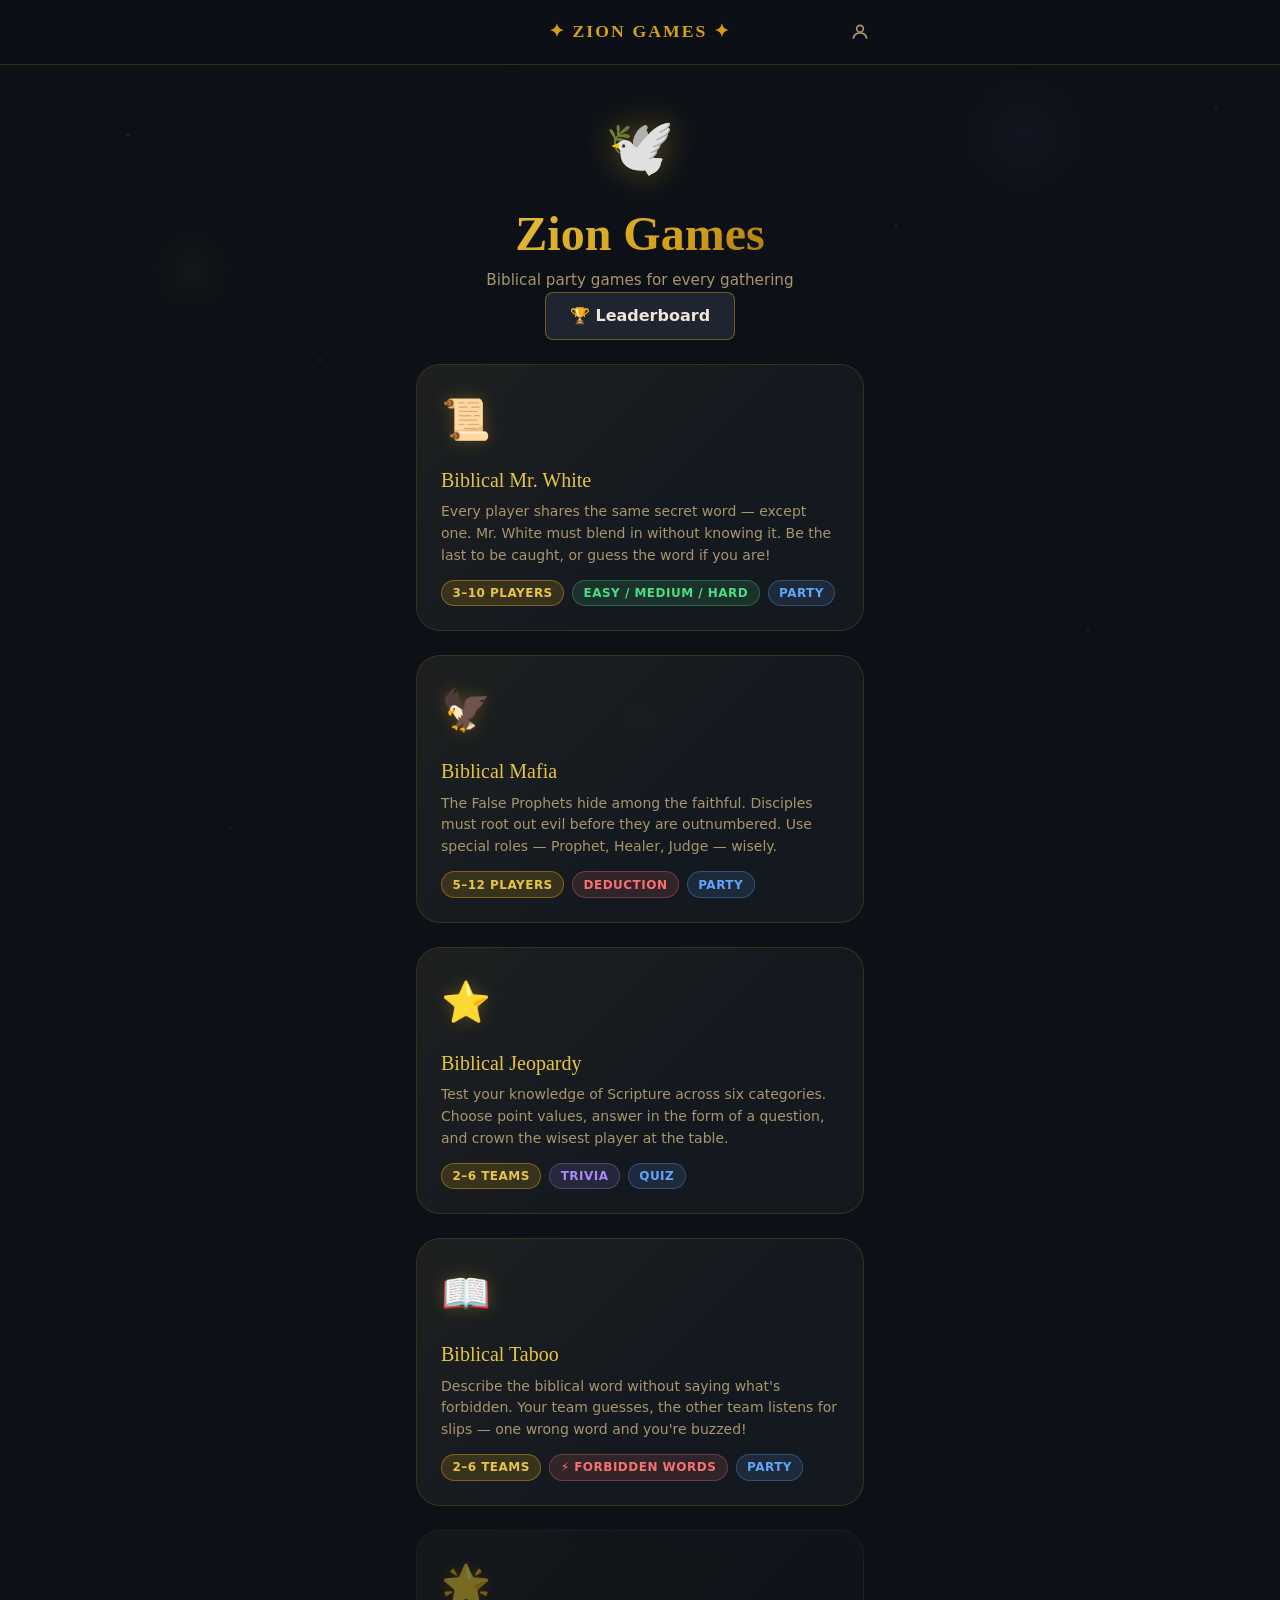
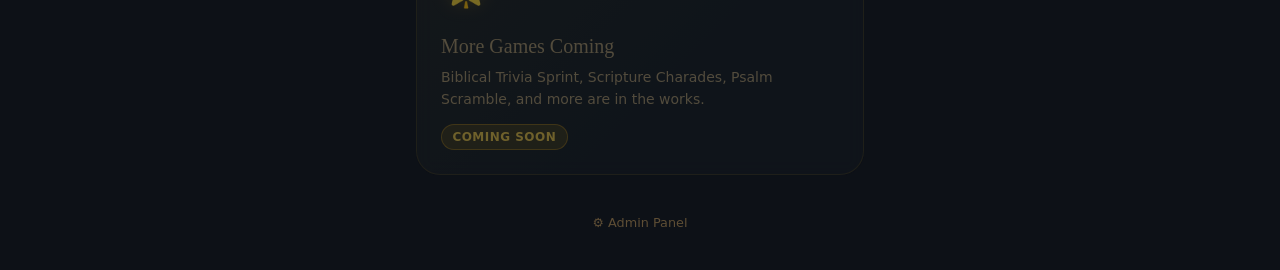
==== index.html @ 8a614bb9 "Initial commit — Zion Games PWA" ====
<!DOCTYPE html>
<html lang="en">
<head>
  <meta charset="UTF-8"/>
  <meta name="viewport" content="width=device-width, initial-scale=1, viewport-fit=cover"/>
  <meta name="theme-color" content="#d4a017"/>
  <meta name="apple-mobile-web-app-capable" content="yes"/>
  <meta name="apple-mobile-web-app-status-bar-style" content="black-translucent"/>
  <meta name="apple-mobile-web-app-title" content="Zion Games"/>
  <meta name="description" content="Biblical party games for groups — Mr. White, Mafia, Jeopardy, and more."/>
  <title>Zion Games</title>
  <link rel="manifest" href="/manifest.json"/>
  <link rel="apple-touch-icon" href="/icons/icon-192.svg"/>
  <link rel="stylesheet" href="/css/styles.css"/>
</head>
<body>
  <!-- Header -->
  <header class="app-header">
    <div class="app-header-inner">
      <div style="width:40px"></div>
      <h1 class="header-title" style="font-size:1.1rem;letter-spacing:0.12em;text-transform:uppercase;">✦ Zion Games ✦</h1>
      <button class="header-action" onclick="navigateTo('/admin/index.html')" title="Admin">
        <svg width="20" height="20" fill="none" stroke="currentColor" stroke-width="2" viewBox="0 0 24 24">
          <circle cx="12" cy="8" r="4"/><path d="M4 20c0-4 3.6-7 8-7s8 3 8 7"/>
        </svg>
      </button>
    </div>
  </header>

  <!-- Hero -->
  <main class="page" style="padding-bottom:2rem;">
    <div class="container">
      <div class="hero stagger">
        <span class="hero-icon" aria-hidden="true">🕊️</span>
        <h1 class="hero-title">Zion Games</h1>
        <p class="hero-sub">Biblical party games for every gathering</p>
        <button onclick="navigateTo('/scoreboard.html')"
          class="btn btn-secondary mt-3"
          style="margin:0 auto;display:inline-flex;gap:0.5rem;align-items:center;">
          🏆 Leaderboard
        </button>
      </div>

      <!-- Games Grid -->
      <div class="flex flex-col gap-3 stagger" id="gamesGrid">

        <!-- Mr. White -->
        <a class="game-card" href="/games/mr-white.html">
          <span class="game-card-icon">📜</span>
          <div class="game-card-title">Biblical Mr. White</div>
          <p class="game-card-desc">
            Every player shares the same secret word — except one. Mr. White must blend in without knowing it. Be the last to be caught, or guess the word if you are!
          </p>
          <div class="game-card-meta">
            <span class="badge badge-gold">3–10 Players</span>
            <span class="badge badge-green">Easy / Medium / Hard</span>
            <span class="badge badge-blue">Party</span>
          </div>
        </a>

        <!-- Mafia -->
        <a class="game-card" href="/games/mafia.html">
          <span class="game-card-icon">🦅</span>
          <div class="game-card-title">Biblical Mafia</div>
          <p class="game-card-desc">
            The False Prophets hide among the faithful. Disciples must root out evil before they are outnumbered. Use special roles — Prophet, Healer, Judge — wisely.
          </p>
          <div class="game-card-meta">
            <span class="badge badge-gold">5–12 Players</span>
            <span class="badge badge-red">Deduction</span>
            <span class="badge badge-blue">Party</span>
          </div>
        </a>

        <!-- Jeopardy -->
        <a class="game-card" href="/games/jeopardy.html">
          <span class="game-card-icon">⭐</span>
          <div class="game-card-title">Biblical Jeopardy</div>
          <p class="game-card-desc">
            Test your knowledge of Scripture across six categories. Choose point values, answer in the form of a question, and crown the wisest player at the table.
          </p>
          <div class="game-card-meta">
            <span class="badge badge-gold">2–6 Teams</span>
            <span class="badge badge-purple">Trivia</span>
            <span class="badge badge-blue">Quiz</span>
          </div>
        </a>

        <!-- Taboo -->
        <a class="game-card" href="/games/taboo.html">
          <span class="game-card-icon">📖</span>
          <div class="game-card-title">Biblical Taboo</div>
          <p class="game-card-desc">
            Describe the biblical word without saying what's forbidden. Your team guesses, the other team listens for slips — one wrong word and you're buzzed!
          </p>
          <div class="game-card-meta">
            <span class="badge badge-gold">2–6 Teams</span>
            <span class="badge badge-red">⚡ Forbidden Words</span>
            <span class="badge badge-blue">Party</span>
          </div>
        </a>

        <!-- Coming Soon Placeholder -->
        <div class="game-card" style="opacity:0.45;pointer-events:none;cursor:default;">
          <span class="game-card-icon">🌟</span>
          <div class="game-card-title" style="color:var(--text2);">More Games Coming</div>
          <p class="game-card-desc">Biblical Trivia Sprint, Scripture Charades, Psalm Scramble, and more are in the works.</p>
          <div class="game-card-meta">
            <span class="badge badge-gold">Coming Soon</span>
          </div>
        </div>

      </div>

      <!-- Admin link -->
      <div class="text-center mt-4" style="color:var(--text3);font-size:0.8rem;">
        <button onclick="navigateTo('/admin/index.html')" style="background:none;border:none;color:var(--text3);font-size:0.8rem;cursor:pointer;padding:0.5rem;">
          ⚙️ Admin Panel
        </button>
      </div>
    </div>
  </main>

  <script src="/js/app.js"></script>
</body>
</html>
---- css/styles.css ----
/* ─── Design Tokens ─────────────────────────────────────── */
:root {
  --bg: #0d1117;
  --bg2: #161b22;
  --bg3: #1e2430;
  --card: rgba(22, 27, 34, 0.9);
  --gold: #d4a017;
  --gold2: #e8c547;
  --gold-dim: rgba(212, 160, 23, 0.18);
  --gold-glow: rgba(212, 160, 23, 0.35);
  --text: #f0e6d3;
  --text2: #a8956e;
  --text3: #5e4e35;
  --green: #4ade80;
  --red: #f87171;
  --blue: #60a5fa;
  --purple: #a78bfa;
  --border: rgba(212,160,23,0.18);
  --border2: rgba(212,160,23,0.45);
  --r: 16px;
  --r-sm: 8px;
  --r-lg: 24px;
  --shadow: 0 8px 32px rgba(0,0,0,0.5);
  --shadow-gold: 0 0 24px rgba(212,160,23,0.3);
  --trans: 0.28s cubic-bezier(0.4,0,0.2,1);
  --font-h: 'Georgia', 'Times New Roman', serif;
  --font-b: system-ui, -apple-system, 'Segoe UI', sans-serif;
  --safe-top: env(safe-area-inset-top, 0px);
  --safe-bot: env(safe-area-inset-bottom, 0px);
}

/* ─── Reset ────────────────────────────────────────────── */
*, *::before, *::after { margin:0; padding:0; box-sizing:border-box; -webkit-tap-highlight-color:transparent; }
html { font-size:16px; scroll-behavior:smooth; height:100%; }
body {
  background: var(--bg);
  color: var(--text);
  font-family: var(--font-b);
  min-height: 100%;
  overflow-x: hidden;
  line-height: 1.5;
  -webkit-font-smoothing: antialiased;
}
a { color: inherit; text-decoration: none; }
button { font-family: inherit; cursor: pointer; border: none; background: none; }
input, textarea, select { font-family: inherit; }
img, svg { display: block; max-width: 100%; }

/* ─── Starfield BG ─────────────────────────────────────── */
body::before {
  content: '';
  position: fixed;
  inset: 0;
  background-image:
    radial-gradient(1px 1px at 10% 15%, rgba(212,160,23,0.5) 0%, transparent 100%),
    radial-gradient(1px 1px at 25% 40%, rgba(240,230,211,0.4) 0%, transparent 100%),
    radial-gradient(1px 1px at 40% 8%,  rgba(212,160,23,0.3) 0%, transparent 100%),
    radial-gradient(1px 1px at 55% 55%, rgba(240,230,211,0.3) 0%, transparent 100%),
    radial-gradient(1px 1px at 70% 25%, rgba(212,160,23,0.4) 0%, transparent 100%),
    radial-gradient(1px 1px at 85% 70%, rgba(240,230,211,0.3) 0%, transparent 100%),
    radial-gradient(1px 1px at 95% 12%, rgba(212,160,23,0.4) 0%, transparent 100%),
    radial-gradient(1px 1px at 5%  80%, rgba(240,230,211,0.25) 0%,transparent 100%),
    radial-gradient(1px 1px at 60% 90%, rgba(212,160,23,0.3) 0%, transparent 100%),
    radial-gradient(1px 1px at 30% 65%, rgba(240,230,211,0.2) 0%, transparent 100%),
    radial-gradient(1px 1px at 75% 45%, rgba(212,160,23,0.25) 0%,transparent 100%),
    radial-gradient(1px 1px at 18% 92%, rgba(240,230,211,0.3) 0%, transparent 100%),
    radial-gradient(80px 80px at 15% 30%, rgba(212,160,23,0.04) 0%, transparent 60%),
    radial-gradient(120px 120px at 80% 15%, rgba(167,139,250,0.04) 0%, transparent 60%),
    radial-gradient(100px 100px at 50% 80%, rgba(212,160,23,0.03) 0%, transparent 60%);
  pointer-events: none;
  z-index: 0;
  animation: twinkle 8s ease-in-out infinite alternate;
}
@keyframes twinkle {
  0%   { opacity: 0.6; }
  50%  { opacity: 1; }
  100% { opacity: 0.7; }
}

/* ─── Typography ───────────────────────────────────────── */
h1,h2,h3,h4 { font-family: var(--font-h); line-height: 1.2; }
h1 { font-size: clamp(1.8rem, 6vw, 2.8rem); }
h2 { font-size: clamp(1.3rem, 4.5vw, 1.9rem); }
h3 { font-size: clamp(1.1rem, 3.5vw, 1.4rem); }
h4 { font-size: 1rem; }
.text-gold    { color: var(--gold); }
.text-gold2   { color: var(--gold2); }
.text-muted   { color: var(--text2); }
.text-center  { text-align: center; }
.text-sm      { font-size: 0.85rem; }
.text-lg      { font-size: 1.15rem; }
.text-xl      { font-size: 1.4rem; }
.font-serif   { font-family: var(--font-h); }
.font-bold    { font-weight: 700; }

/* ─── Layout ────────────────────────────────────────────── */
.container   { max-width: 480px; margin: 0 auto; padding: 0 1rem; position: relative; z-index: 1; }
.page        { min-height: 100vh; display: flex; flex-direction: column; position: relative; z-index: 1; }
.flex        { display: flex; }
.flex-col    { flex-direction: column; }
.items-center{ align-items: center; }
.justify-center { justify-content: center; }
.justify-between { justify-content: space-between; }
.gap-1 { gap: 0.5rem; }
.gap-2 { gap: 1rem; }
.gap-3 { gap: 1.5rem; }
.gap-4 { gap: 2rem; }
.wrap { flex-wrap: wrap; }
.grow { flex: 1; }
.mt-1 { margin-top: 0.5rem; }
.mt-2 { margin-top: 1rem; }
.mt-3 { margin-top: 1.5rem; }
.mt-4 { margin-top: 2rem; }
.mb-1 { margin-bottom: 0.5rem; }
.mb-2 { margin-bottom: 1rem; }
.mb-3 { margin-bottom: 1.5rem; }
.mb-4 { margin-bottom: 2rem; }
.px-1 { padding-left: 0.5rem; padding-right: 0.5rem; }
.py-1 { padding-top: 0.5rem; padding-bottom: 0.5rem; }
.p-2  { padding: 1rem; }
.p-3  { padding: 1.5rem; }
.w-full { width: 100%; }

/* ─── Cards ──────────────────────────────────────────────── */
.card {
  background: var(--card);
  border: 1px solid var(--border);
  border-radius: var(--r);
  backdrop-filter: blur(12px);
  -webkit-backdrop-filter: blur(12px);
  padding: 1.25rem;
  position: relative;
  overflow: hidden;
}
.card::before {
  content: '';
  position: absolute;
  inset: 0;
  background: linear-gradient(135deg, rgba(212,160,23,0.06) 0%, transparent 60%);
  pointer-events: none;
}
.card-glow { box-shadow: var(--shadow-gold); border-color: var(--border2); }
.card-elevated { box-shadow: var(--shadow); }

/* ─── Buttons ────────────────────────────────────────────── */
.btn {
  display: inline-flex;
  align-items: center;
  justify-content: center;
  gap: 0.5rem;
  padding: 0.85rem 1.5rem;
  border-radius: var(--r-sm);
  font-size: 1rem;
  font-weight: 600;
  min-height: 48px;
  transition: var(--trans);
  position: relative;
  overflow: hidden;
  cursor: pointer;
  border: none;
  white-space: nowrap;
}
.btn::after {
  content: '';
  position: absolute;
  inset: 0;
  background: white;
  opacity: 0;
  transition: opacity 0.15s;
}
.btn:active::after { opacity: 0.1; }
.btn:active { transform: scale(0.97); }

.btn-primary {
  background: linear-gradient(135deg, var(--gold) 0%, #b8880d 100%);
  color: #0d1117;
  box-shadow: 0 4px 16px rgba(212,160,23,0.35);
}
.btn-primary:hover { box-shadow: 0 6px 24px rgba(212,160,23,0.5); filter: brightness(1.08); }

.btn-secondary {
  background: var(--bg3);
  color: var(--text);
  border: 1px solid var(--border2);
}
.btn-secondary:hover { background: var(--gold-dim); border-color: var(--gold); }

.btn-ghost {
  background: transparent;
  color: var(--text2);
  border: 1px solid var(--border);
}
.btn-ghost:hover { color: var(--text); border-color: var(--border2); background: var(--gold-dim); }

.btn-danger {
  background: rgba(248,113,113,0.15);
  color: var(--red);
  border: 1px solid rgba(248,113,113,0.3);
}
.btn-danger:hover { background: rgba(248,113,113,0.25); }

.btn-success {
  background: rgba(74,222,128,0.15);
  color: var(--green);
  border: 1px solid rgba(74,222,128,0.3);
}
.btn-success:hover { background: rgba(74,222,128,0.25); }

.btn-sm { padding: 0.55rem 1rem; font-size: 0.875rem; min-height: 36px; }
.btn-lg { padding: 1rem 2rem; font-size: 1.1rem; min-height: 56px; border-radius: var(--r); }
.btn-icon { width: 48px; height: 48px; padding: 0; border-radius: 50%; }
.btn-full { width: 100%; }
.btn:disabled { opacity: 0.4; cursor: not-allowed; transform: none !important; }

/* ─── Inputs ─────────────────────────────────────────────── */
.input {
  width: 100%;
  padding: 0.85rem 1rem;
  background: var(--bg3);
  border: 1px solid var(--border);
  border-radius: var(--r-sm);
  color: var(--text);
  font-size: 1rem;
  transition: var(--trans);
  outline: none;
  min-height: 48px;
}
.input:focus { border-color: var(--gold); box-shadow: 0 0 0 3px var(--gold-dim); }
.input::placeholder { color: var(--text3); }
.input-label { display: block; font-size: 0.8rem; color: var(--text2); margin-bottom: 0.35rem; font-weight: 600; letter-spacing: 0.05em; text-transform: uppercase; }
.input-group { display: flex; flex-direction: column; gap: 0.35rem; }

textarea.input { resize: vertical; min-height: 100px; }
select.input { cursor: pointer; }

/* ─── Header ─────────────────────────────────────────────── */
.app-header {
  position: sticky;
  top: 0;
  z-index: 100;
  background: rgba(13,17,23,0.85);
  backdrop-filter: blur(16px);
  -webkit-backdrop-filter: blur(16px);
  border-bottom: 1px solid var(--border);
  padding: calc(var(--safe-top) + 0.75rem) 1rem 0.75rem;
}
.app-header-inner {
  max-width: 480px;
  margin: 0 auto;
  display: flex;
  align-items: center;
  gap: 0.75rem;
}
.header-title {
  font-family: var(--font-h);
  font-size: 1.25rem;
  color: var(--gold);
  flex: 1;
  text-align: center;
}
.back-btn {
  width: 40px; height: 40px;
  display: flex; align-items: center; justify-content: center;
  border-radius: 50%;
  color: var(--text2);
  transition: var(--trans);
  flex-shrink: 0;
}
.back-btn:hover { background: var(--gold-dim); color: var(--gold); }
.header-action {
  width: 40px; height: 40px;
  display: flex; align-items: center; justify-content: center;
  border-radius: 50%;
  color: var(--text2);
  transition: var(--trans);
  flex-shrink: 0;
}
.header-action:hover { background: var(--gold-dim); color: var(--gold); }

/* ─── Badge ──────────────────────────────────────────────── */
.badge {
  display: inline-flex;
  align-items: center;
  padding: 0.2rem 0.65rem;
  border-radius: 99px;
  font-size: 0.75rem;
  font-weight: 700;
  letter-spacing: 0.04em;
  text-transform: uppercase;
}
.badge-gold    { background: var(--gold-dim); color: var(--gold2); border: 1px solid var(--border2); }
.badge-green   { background: rgba(74,222,128,0.12); color: var(--green); border: 1px solid rgba(74,222,128,0.3); }
.badge-red     { background: rgba(248,113,113,0.12); color: var(--red); border: 1px solid rgba(248,113,113,0.3); }
.badge-blue    { background: rgba(96,165,250,0.12); color: var(--blue); border: 1px solid rgba(96,165,250,0.3); }
.badge-purple  { background: rgba(167,139,250,0.12); color: var(--purple); border: 1px solid rgba(167,139,250,0.3); }

/* ─── Divider ────────────────────────────────────────────── */
.divider {
  display: flex;
  align-items: center;
  gap: 0.75rem;
  color: var(--text3);
  font-size: 0.8rem;
}
.divider::before, .divider::after {
  content: '';
  flex: 1;
  height: 1px;
  background: var(--border);
}

/* ─── Modal / Overlay ────────────────────────────────────── */
.overlay {
  position: fixed;
  inset: 0;
  background: rgba(0,0,0,0.7);
  backdrop-filter: blur(4px);
  z-index: 200;
  display: flex;
  align-items: flex-end;
  justify-content: center;
  animation: fadeIn 0.2s ease;
}
.overlay.center { align-items: center; }
.modal {
  background: var(--bg2);
  border: 1px solid var(--border);
  border-radius: var(--r-lg) var(--r-lg) 0 0;
  padding: 1.5rem 1.25rem calc(1.5rem + var(--safe-bot));
  width: 100%;
  max-width: 480px;
  animation: slideUp 0.3s cubic-bezier(0.4,0,0.2,1);
  position: relative;
  max-height: 90vh;
  overflow-y: auto;
}
.modal.center-modal {
  border-radius: var(--r-lg);
  padding: 1.5rem 1.25rem;
  max-height: 85vh;
}
.modal-handle {
  width: 40px; height: 4px;
  background: var(--border2);
  border-radius: 2px;
  margin: 0 auto 1.25rem;
}

/* ─── Toast ──────────────────────────────────────────────── */
.toast-container {
  position: fixed;
  top: calc(var(--safe-top) + 80px);
  left: 50%;
  transform: translateX(-50%);
  z-index: 9999;
  display: flex;
  flex-direction: column;
  align-items: center;
  gap: 0.5rem;
  pointer-events: none;
  width: calc(100% - 2rem);
  max-width: 360px;
}
.toast {
  background: var(--bg3);
  border: 1px solid var(--border2);
  border-radius: var(--r-sm);
  padding: 0.75rem 1rem;
  color: var(--text);
  font-size: 0.9rem;
  text-align: center;
  width: 100%;
  animation: slideDown 0.3s ease, fadeOut 0.3s ease 2.5s forwards;
  box-shadow: var(--shadow);
}
.toast.success { border-color: rgba(74,222,128,0.4); color: var(--green); }
.toast.error   { border-color: rgba(248,113,113,0.4); color: var(--red); }

/* ─── Player Chip ────────────────────────────────────────── */
.player-chip {
  display: flex;
  align-items: center;
  gap: 0.6rem;
  padding: 0.6rem 0.85rem;
  background: var(--bg3);
  border: 1px solid var(--border);
  border-radius: var(--r-sm);
  transition: var(--trans);
}
.player-chip.active { border-color: var(--gold); background: var(--gold-dim); }
.player-chip.eliminated { opacity: 0.4; }
.avatar {
  width: 36px; height: 36px;
  border-radius: 50%;
  background: linear-gradient(135deg, var(--gold) 0%, #8b5e0a 100%);
  display: flex; align-items: center; justify-content: center;
  font-size: 0.85rem; font-weight: 700;
  color: #0d1117;
  flex-shrink: 0;
}
.avatar-sm { width: 28px; height: 28px; font-size: 0.7rem; }
.avatar-lg { width: 52px; height: 52px; font-size: 1.1rem; }

/* ─── Phase Banner ───────────────────────────────────────── */
.phase-banner {
  text-align: center;
  padding: 0.6rem 1.25rem;
  border-radius: var(--r-sm);
  font-size: 0.8rem;
  font-weight: 700;
  letter-spacing: 0.08em;
  text-transform: uppercase;
  border: 1px solid var(--border);
}
.phase-day   { background: rgba(212,160,23,0.12); color: var(--gold2); border-color: var(--border2); }
.phase-night { background: rgba(96,165,250,0.1); color: var(--blue); border-color: rgba(96,165,250,0.3); }
.phase-vote  { background: rgba(248,113,113,0.1); color: var(--red); border-color: rgba(248,113,113,0.3); }

/* ─── Timer ──────────────────────────────────────────────── */
.timer-ring {
  position: relative;
  display: inline-flex;
  align-items: center;
  justify-content: center;
}
.timer-ring svg { transform: rotate(-90deg); }
.timer-ring .timer-text {
  position: absolute;
  font-family: var(--font-h);
  font-size: 1.4rem;
  color: var(--gold);
  font-weight: 700;
}
.timer-ring.urgent .timer-text { color: var(--red); }

/* ─── Flip Card ──────────────────────────────────────────── */
.flip-card {
  perspective: 1000px;
  cursor: pointer;
  -webkit-perspective: 1000px;
}
.flip-inner {
  position: relative;
  transform-style: preserve-3d;
  transition: transform 0.55s cubic-bezier(0.4,0,0.2,1);
  will-change: transform;
}
.flip-card.flipped .flip-inner { transform: rotateY(180deg); }
.flip-front, .flip-back {
  backface-visibility: hidden;
  -webkit-backface-visibility: hidden;
  border-radius: var(--r);
  overflow: hidden;
}
.flip-back { position: absolute; inset: 0; transform: rotateY(180deg); }

/* ─── Shimmer ─────────────────────────────────────────────── */
.shimmer {
  background: linear-gradient(
    90deg,
    transparent 0%,
    rgba(212,160,23,0.15) 50%,
    transparent 100%
  );
  background-size: 200% 100%;
  animation: shimmer 2s infinite;
}
@keyframes shimmer {
  0%   { background-position: -200% 0; }
  100% { background-position:  200% 0; }
}

/* ─── Glow Pulse ─────────────────────────────────────────── */
.glow-pulse { animation: glowPulse 2.5s ease-in-out infinite; }
@keyframes glowPulse {
  0%,100% { box-shadow: 0 0 12px rgba(212,160,23,0.2); }
  50%      { box-shadow: 0 0 32px rgba(212,160,23,0.5); }
}

/* ─── Keyframes ──────────────────────────────────────────── */
@keyframes fadeIn    { from { opacity:0; }            to { opacity:1; } }
@keyframes fadeOut   { from { opacity:1; }            to { opacity:0; } }
@keyframes slideUp   { from { transform:translateY(40px); opacity:0; } to { transform:translateY(0); opacity:1; } }
@keyframes slideDown { from { transform:translateY(-20px); opacity:0; } to { transform:translateY(0); opacity:1; } }
@keyframes slideInR  { from { transform:translateX(60px); opacity:0; } to { transform:translateX(0); opacity:1; } }
@keyframes slideInL  { from { transform:translateX(-60px); opacity:0; } to { transform:translateX(0); opacity:1; } }
@keyframes popIn     { from { transform:scale(0.85); opacity:0; } to { transform:scale(1); opacity:1; } }
@keyframes bounce    { 0%,100% { transform:translateY(0); } 50% { transform:translateY(-8px); } }
@keyframes shake     { 0%,100% { transform:translateX(0); } 25% { transform:translateX(-6px); } 75% { transform:translateX(6px); } }
@keyframes spin      { from { transform:rotate(0deg); } to { transform:rotate(360deg); } }
@keyframes float     { 0%,100% { transform:translateY(0) rotate(-2deg); } 50% { transform:translateY(-10px) rotate(2deg); } }
@keyframes confettiFall {
  from { transform: translateY(-20px) rotate(0deg); opacity: 1; }
  to   { transform: translateY(100vh) rotate(720deg); opacity: 0; }
}

.animate-fade-in  { animation: fadeIn 0.4s ease; }
.animate-slide-up { animation: slideUp 0.4s cubic-bezier(0.4,0,0.2,1); }
.animate-pop-in   { animation: popIn 0.3s cubic-bezier(0.34,1.56,0.64,1); }
.animate-bounce   { animation: bounce 1.8s ease-in-out infinite; }
.animate-float    { animation: float 4s ease-in-out infinite; }
.animate-spin     { animation: spin 1s linear infinite; }

/* ─── Section stagger ────────────────────────────────────── */
.stagger > * { animation: slideUp 0.4s cubic-bezier(0.4,0,0.2,1) backwards; }
.stagger > *:nth-child(1)  { animation-delay: 0.05s; }
.stagger > *:nth-child(2)  { animation-delay: 0.12s; }
.stagger > *:nth-child(3)  { animation-delay: 0.19s; }
.stagger > *:nth-child(4)  { animation-delay: 0.26s; }
.stagger > *:nth-child(5)  { animation-delay: 0.33s; }
.stagger > *:nth-child(6)  { animation-delay: 0.40s; }
.stagger > *:nth-child(7)  { animation-delay: 0.47s; }
.stagger > *:nth-child(8)  { animation-delay: 0.54s; }
.stagger > *:nth-child(9)  { animation-delay: 0.61s; }
.stagger > *:nth-child(10) { animation-delay: 0.68s; }

/* ─── Scrollbar ──────────────────────────────────────────── */
::-webkit-scrollbar { width: 4px; height: 4px; }
::-webkit-scrollbar-track { background: transparent; }
::-webkit-scrollbar-thumb { background: var(--border2); border-radius: 2px; }

/* ─── Utility ────────────────────────────────────────────── */
.hidden   { display: none !important; }
.visible  { display: flex !important; }
.invisible{ visibility: hidden; }
.opacity-0 { opacity: 0; }
.rounded-full { border-radius: 999px; }
.overflow-hidden { overflow: hidden; }
.relative { position: relative; }
.absolute { position: absolute; }
.fixed    { position: fixed; }
.inset-0  { inset: 0; }
.z-10     { z-index: 10; }
.z-50     { z-index: 50; }
.pointer-none { pointer-events: none; }
.select-none  { user-select: none; -webkit-user-select: none; }

/* ─── Confetti ────────────────────────────────────────────── */
.confetti-piece {
  position: fixed;
  width: 8px; height: 8px;
  pointer-events: none;
  z-index: 9999;
  border-radius: 2px;
  animation: confettiFall linear forwards;
}

/* ─── Progress bar ────────────────────────────────────────── */
.progress-bar {
  height: 6px;
  background: var(--bg3);
  border-radius: 3px;
  overflow: hidden;
}
.progress-fill {
  height: 100%;
  background: linear-gradient(90deg, var(--gold), var(--gold2));
  border-radius: 3px;
  transition: width 0.3s ease;
}

/* ─── Tabs ────────────────────────────────────────────────── */
.tabs {
  display: flex;
  background: var(--bg3);
  border-radius: var(--r-sm);
  padding: 3px;
  gap: 3px;
}
.tab {
  flex: 1;
  padding: 0.55rem 0.5rem;
  border-radius: 6px;
  font-size: 0.85rem;
  font-weight: 600;
  color: var(--text2);
  text-align: center;
  transition: var(--trans);
  cursor: pointer;
  border: none;
  background: none;
}
.tab.active {
  background: var(--gold-dim);
  color: var(--gold2);
  border: 1px solid var(--border2);
}

/* ─── Toggle ─────────────────────────────────────────────── */
.toggle {
  position: relative;
  width: 48px; height: 26px;
  flex-shrink: 0;
}
.toggle input { opacity: 0; width: 0; height: 0; }
.toggle-slider {
  position: absolute;
  inset: 0;
  background: var(--bg3);
  border: 1px solid var(--border);
  border-radius: 13px;
  transition: var(--trans);
  cursor: pointer;
}
.toggle-slider::after {
  content: '';
  position: absolute;
  width: 20px; height: 20px;
  left: 2px; top: 2px;
  border-radius: 50%;
  background: var(--text2);
  transition: var(--trans);
}
.toggle input:checked + .toggle-slider { background: var(--gold-dim); border-color: var(--gold); }
.toggle input:checked + .toggle-slider::after { transform: translateX(22px); background: var(--gold); }

/* ─── Jeopardy Grid ──────────────────────────────────────── */
.jeopardy-board {
  display: grid;
  gap: 6px;
  width: 100%;
}
.jeopardy-cell {
  background: var(--bg3);
  border: 1px solid var(--border);
  border-radius: var(--r-sm);
  display: flex;
  align-items: center;
  justify-content: center;
  text-align: center;
  cursor: pointer;
  transition: var(--trans);
  font-family: var(--font-h);
  padding: 0.4rem;
  min-height: 52px;
  position: relative;
  overflow: hidden;
  -webkit-user-select: none;
}
.jeopardy-cell:active { transform: scale(0.96); }
.jeopardy-cell.header {
  background: linear-gradient(135deg, rgba(212,160,23,0.2), rgba(212,160,23,0.08));
  border-color: var(--border2);
  color: var(--gold2);
  font-size: 0.7rem;
  font-weight: 700;
  letter-spacing: 0.03em;
  text-transform: uppercase;
  cursor: default;
  min-height: 44px;
}
.jeopardy-cell.value {
  color: var(--gold2);
  font-size: 1.1rem;
  font-weight: 700;
}
.jeopardy-cell.answered {
  opacity: 0.3;
  cursor: default;
  pointer-events: none;
}
.jeopardy-cell:not(.header):not(.answered):hover {
  border-color: var(--gold);
  background: var(--gold-dim);
  transform: translateY(-1px);
  box-shadow: 0 4px 12px rgba(212,160,23,0.2);
}

/* ─── Role Card ──────────────────────────────────────────── */
.role-card-front {
  background: linear-gradient(145deg, var(--bg3), var(--bg2));
  border: 1px solid var(--border);
  border-radius: var(--r);
  height: 200px;
  display: flex;
  align-items: center;
  justify-content: center;
  flex-direction: column;
  gap: 0.75rem;
}
.role-card-back {
  background: linear-gradient(145deg, var(--bg2), var(--bg3));
  border: 1px solid var(--border2);
  border-radius: var(--r);
  height: 200px;
  display: flex;
  align-items: center;
  justify-content: center;
  flex-direction: column;
  gap: 0.5rem;
  padding: 1.25rem;
  text-align: center;
  box-shadow: var(--shadow-gold);
}

/* ─── Vote button ────────────────────────────────────────── */
.vote-btn {
  display: flex;
  align-items: center;
  gap: 0.75rem;
  width: 100%;
  padding: 0.85rem 1rem;
  background: var(--bg3);
  border: 1px solid var(--border);
  border-radius: var(--r-sm);
  color: var(--text);
  font-size: 1rem;
  cursor: pointer;
  transition: var(--trans);
  position: relative;
  overflow: hidden;
}
.vote-btn:hover   { border-color: var(--border2); background: var(--gold-dim); }
.vote-btn.selected{ border-color: var(--gold); background: var(--gold-dim); box-shadow: 0 0 0 1px var(--gold); }
.vote-btn .vote-count {
  margin-left: auto;
  background: var(--gold-dim);
  color: var(--gold2);
  border: 1px solid var(--border2);
  border-radius: 999px;
  padding: 0.1rem 0.55rem;
  font-size: 0.8rem;
  font-weight: 700;
}

/* ─── Word reveal card ────────────────────────────────────── */
.word-reveal {
  background: linear-gradient(135deg, var(--bg2) 0%, var(--bg3) 100%);
  border: 2px solid var(--gold);
  border-radius: var(--r-lg);
  padding: 2rem;
  text-align: center;
  box-shadow: var(--shadow-gold);
}
.word-text {
  font-family: var(--font-h);
  font-size: clamp(1.6rem, 8vw, 2.8rem);
  color: var(--gold2);
  font-weight: 700;
  letter-spacing: 0.02em;
  text-shadow: 0 0 24px rgba(212,160,23,0.4);
}

/* ─── Difficulty selector ─────────────────────────────────── */
.diff-btn {
  flex: 1;
  padding: 0.85rem 0.5rem;
  border-radius: var(--r-sm);
  border: 1px solid var(--border);
  background: var(--bg3);
  color: var(--text2);
  text-align: center;
  cursor: pointer;
  transition: var(--trans);
  font-size: 0.9rem;
  font-weight: 600;
}
.diff-btn:hover  { border-color: var(--border2); color: var(--text); }
.diff-btn.active { border-color: var(--gold); background: var(--gold-dim); color: var(--gold2); box-shadow: 0 0 12px rgba(212,160,23,0.2); }
.diff-btn.easy   .diff-icon { color: var(--green); }
.diff-btn.medium .diff-icon { color: var(--gold); }
.diff-btn.hard   .diff-icon { color: var(--red); }
.diff-icon { font-size: 1.4rem; margin-bottom: 0.25rem; display: block; }

/* ─── Home hero ───────────────────────────────────────────── */
.hero {
  padding: 2.5rem 1rem 1.5rem;
  text-align: center;
  position: relative;
}
.hero-icon {
  font-size: 3.5rem;
  display: block;
  margin: 0 auto 1rem;
  animation: float 4s ease-in-out infinite;
  filter: drop-shadow(0 0 16px rgba(212,160,23,0.4));
}
.hero-title {
  font-family: var(--font-h);
  font-size: clamp(2rem, 8vw, 3rem);
  background: linear-gradient(135deg, var(--gold2) 0%, var(--gold) 60%, #8b5e0a 100%);
  -webkit-background-clip: text;
  -webkit-text-fill-color: transparent;
  background-clip: text;
  margin-bottom: 0.4rem;
}
.hero-sub {
  color: var(--text2);
  font-size: 0.95rem;
}

/* ─── Game card ───────────────────────────────────────────── */
.game-card {
  background: var(--card);
  border: 1px solid var(--border);
  border-radius: var(--r-lg);
  padding: 1.5rem;
  cursor: pointer;
  transition: var(--trans);
  position: relative;
  overflow: hidden;
  text-decoration: none;
  display: block;
  backdrop-filter: blur(8px);
  -webkit-backdrop-filter: blur(8px);
}
.game-card::before {
  content: '';
  position: absolute;
  inset: 0;
  background: linear-gradient(135deg, rgba(212,160,23,0.05) 0%, transparent 60%);
  pointer-events: none;
}
.game-card:hover {
  border-color: var(--border2);
  transform: translateY(-3px);
  box-shadow: 0 12px 40px rgba(0,0,0,0.4), 0 0 20px rgba(212,160,23,0.1);
}
.game-card:active { transform: scale(0.98); }
.game-card-icon {
  font-size: 2.5rem;
  margin-bottom: 1rem;
  display: block;
  filter: drop-shadow(0 0 8px rgba(212,160,23,0.3));
}
.game-card-title {
  font-family: var(--font-h);
  font-size: 1.25rem;
  color: var(--gold2);
  margin-bottom: 0.4rem;
}
.game-card-desc {
  font-size: 0.875rem;
  color: var(--text2);
  line-height: 1.55;
  margin-bottom: 0.85rem;
}
.game-card-meta {
  display: flex;
  gap: 0.5rem;
  flex-wrap: wrap;
}

/* ─── Safe area padding ────────────────────────────────────── */
.safe-bottom { padding-bottom: calc(1.5rem + var(--safe-bot)); }

/* ─── Loading ─────────────────────────────────────────────── */
.loading-screen {
  position: fixed;
  inset: 0;
  background: var(--bg);
  display: flex;
  flex-direction: column;
  align-items: center;
  justify-content: center;
  gap: 1.5rem;
  z-index: 9000;
  transition: opacity 0.4s ease;
}
.loading-spinner {
  width: 48px; height: 48px;
  border: 3px solid var(--border);
  border-top-color: var(--gold);
  border-radius: 50%;
  animation: spin 0.8s linear infinite;
}

/* ─── Admin specific ──────────────────────────────────────── */
.admin-section {
  background: var(--card);
  border: 1px solid var(--border);
  border-radius: var(--r);
  overflow: hidden;
}
.admin-section-header {
  padding: 1rem 1.25rem;
  background: rgba(212,160,23,0.06);
  border-bottom: 1px solid var(--border);
  display: flex;
  align-items: center;
  justify-content: space-between;
  cursor: pointer;
}
.admin-section-body { padding: 1.25rem; }
.admin-word-tag {
  display: inline-flex;
  align-items: center;
  gap: 0.4rem;
  padding: 0.3rem 0.7rem;
  background: var(--bg3);
  border: 1px solid var(--border);
  border-radius: 999px;
  font-size: 0.82rem;
  color: var(--text2);
  transition: var(--trans);
}
.admin-word-tag:hover { border-color: var(--red); color: var(--red); }
.admin-word-tag .remove { cursor: pointer; font-size: 1rem; line-height: 1; }
.words-container { display: flex; flex-wrap: wrap; gap: 0.4rem; margin-top: 0.75rem; }

/* ─── Score board ─────────────────────────────────────────── */
.score-row {
  display: flex;
  align-items: center;
  justify-content: space-between;
  padding: 0.65rem 0.85rem;
  background: var(--bg3);
  border: 1px solid var(--border);
  border-radius: var(--r-sm);
  transition: var(--trans);
}
.score-row.leader { border-color: var(--border2); background: var(--gold-dim); }
.score-value {
  font-family: var(--font-h);
  font-size: 1.3rem;
  font-weight: 700;
  color: var(--gold2);
}

/* ─── Night overlay ───────────────────────────────────────── */
.night-screen {
  background: linear-gradient(160deg, #030508 0%, #050a14 50%, #060a18 100%);
  border: 1px solid rgba(96,165,250,0.2);
}
.night-screen .phase-banner { animation: glowPulse 3s ease-in-out infinite; }
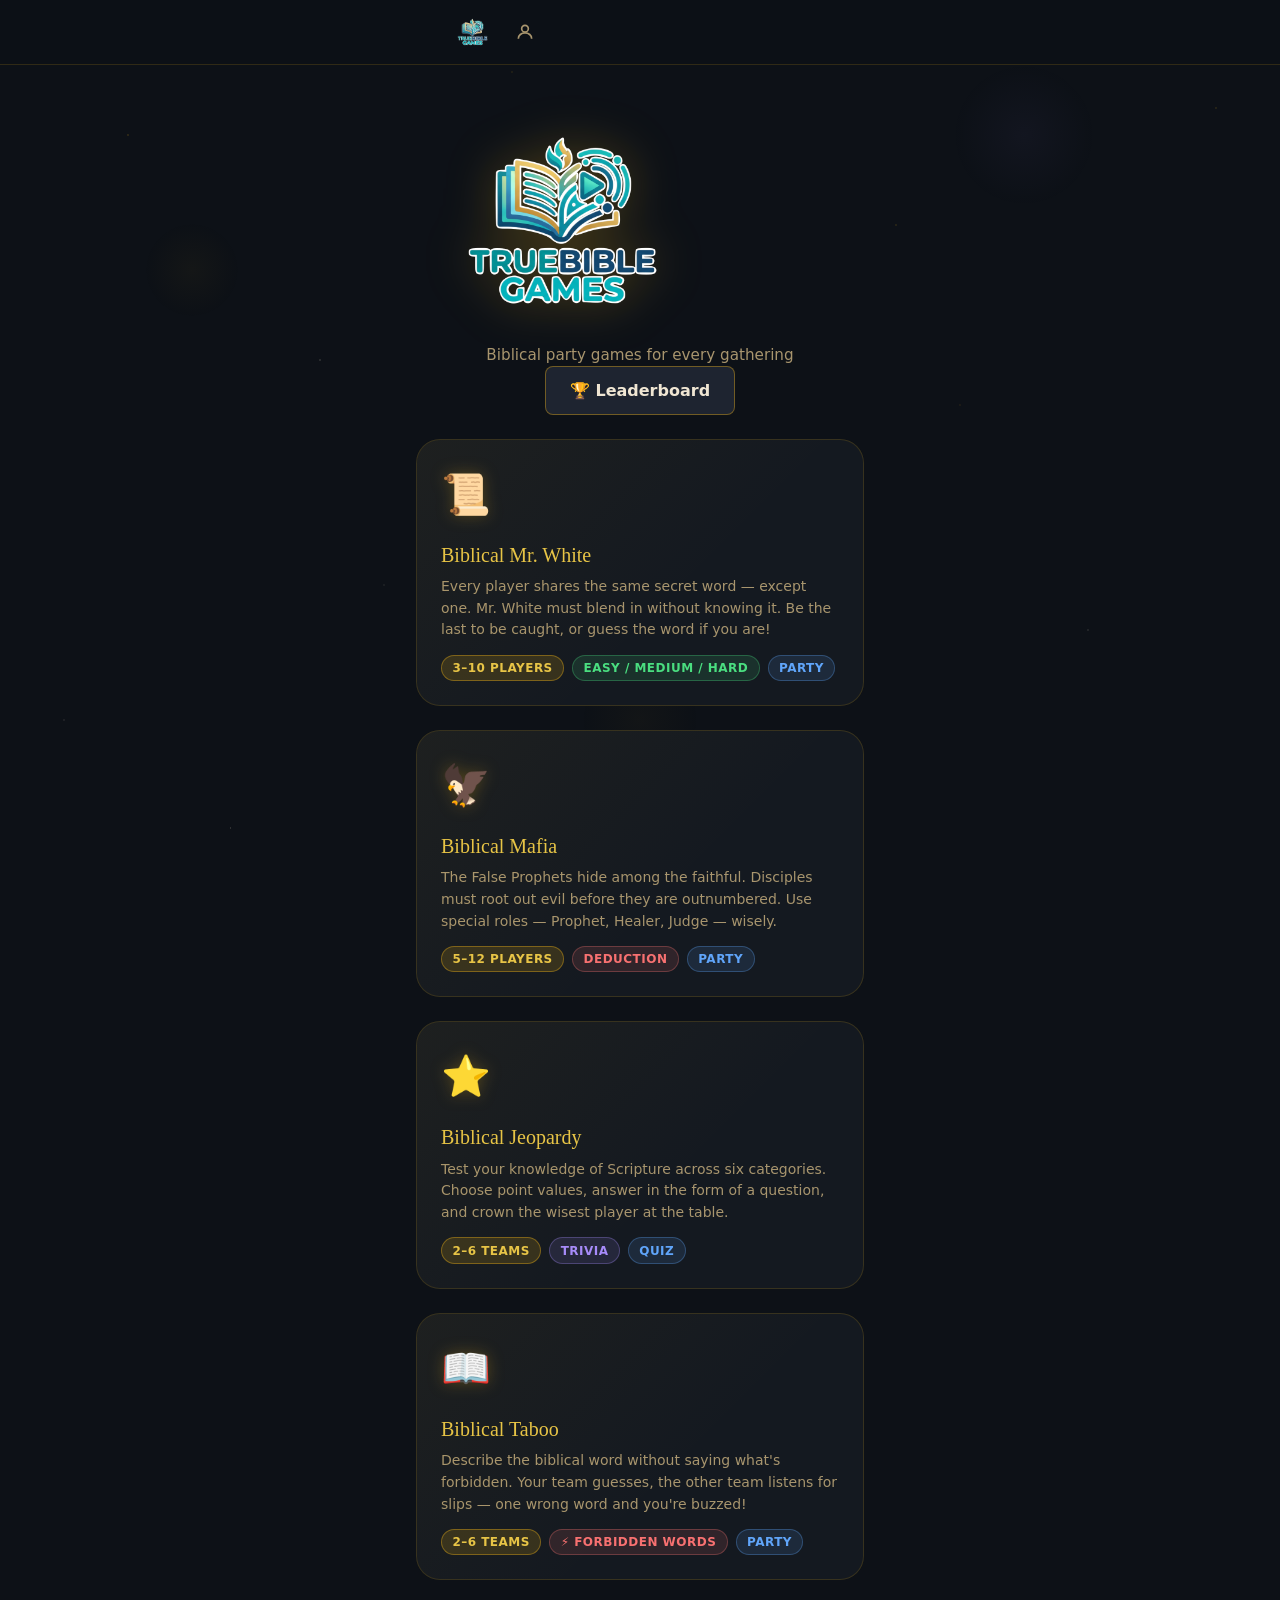
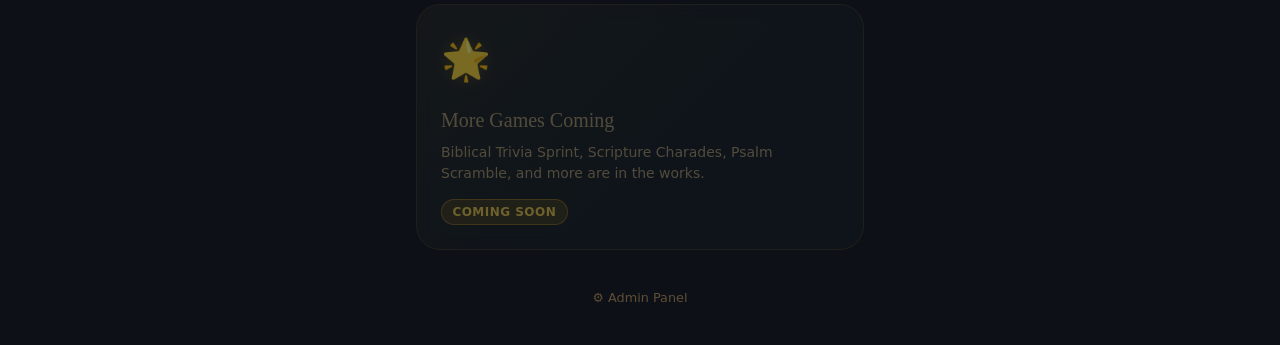
==== commit daa7609f: "Rebrand to True Bible Games, add logo" ====
--- a/index.html
+++ b/index.html
@@ -6,9 +6,9 @@
   <meta name="theme-color" content="#d4a017"/>
   <meta name="apple-mobile-web-app-capable" content="yes"/>
   <meta name="apple-mobile-web-app-status-bar-style" content="black-translucent"/>
-  <meta name="apple-mobile-web-app-title" content="Zion Games"/>
+  <meta name="apple-mobile-web-app-title" content="True Bible Games"/>
   <meta name="description" content="Biblical party games for groups — Mr. White, Mafia, Jeopardy, and more."/>
-  <title>Zion Games</title>
+  <title>True Bible Games</title>
   <link rel="manifest" href="/manifest.json"/>
   <link rel="apple-touch-icon" href="/icons/icon-192.svg"/>
   <link rel="stylesheet" href="/css/styles.css"/>
@@ -18,7 +18,7 @@
   <header class="app-header">
     <div class="app-header-inner">
       <div style="width:40px"></div>
-      <h1 class="header-title" style="font-size:1.1rem;letter-spacing:0.12em;text-transform:uppercase;">✦ Zion Games ✦</h1>
+      <img src="/icons/TBGlogo.png" alt="True Bible Games" style="height:36px;width:auto;object-fit:contain;"/>
       <button class="header-action" onclick="navigateTo('/admin/index.html')" title="Admin">
         <svg width="20" height="20" fill="none" stroke="currentColor" stroke-width="2" viewBox="0 0 24 24">
           <circle cx="12" cy="8" r="4"/><path d="M4 20c0-4 3.6-7 8-7s8 3 8 7"/>
@@ -31,8 +31,7 @@
   <main class="page" style="padding-bottom:2rem;">
     <div class="container">
       <div class="hero stagger">
-        <span class="hero-icon" aria-hidden="true">🕊️</span>
-        <h1 class="hero-title">Zion Games</h1>
+        <img src="/icons/TBGlogo.png" alt="True Bible Games" style="width:min(260px,75vw);height:auto;margin-bottom:0.5rem;filter:drop-shadow(0 0 24px rgba(212,160,23,0.3));"/>
         <p class="hero-sub">Biblical party games for every gathering</p>
         <button onclick="navigateTo('/scoreboard.html')"
           class="btn btn-secondary mt-3"
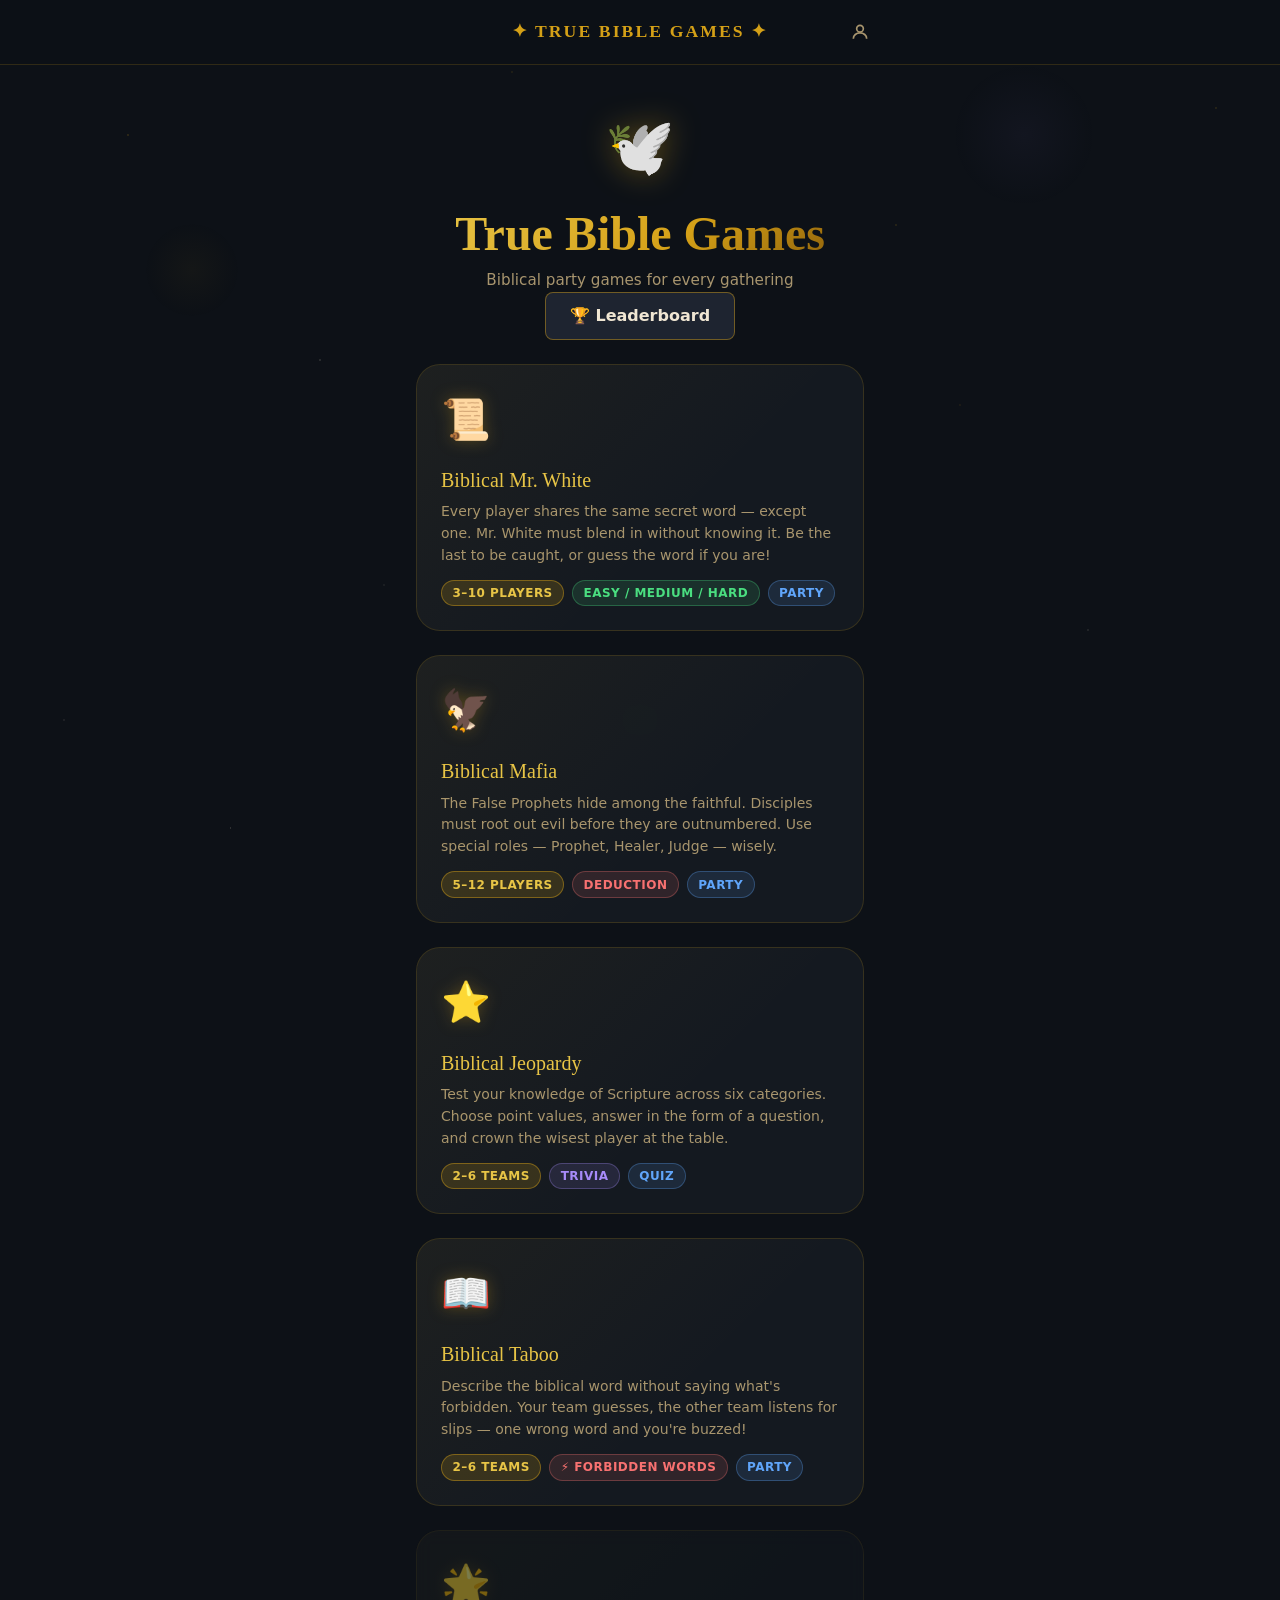
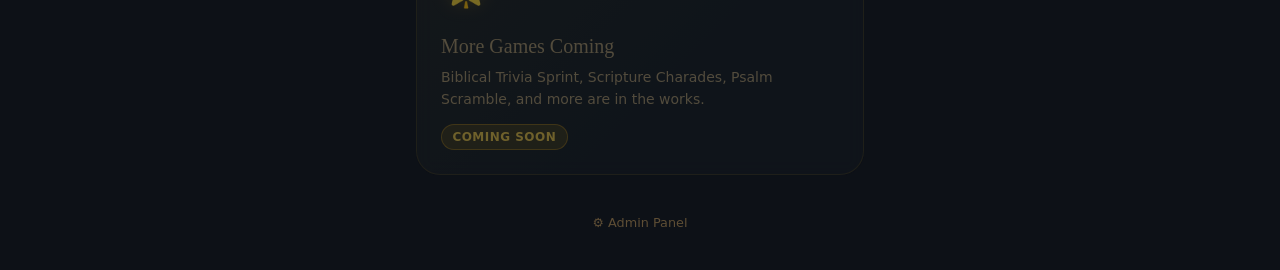
==== commit df9129f4: "Restore original header/hero style with True Bible Games name" ====
--- a/index.html
+++ b/index.html
@@ -18,7 +18,7 @@
   <header class="app-header">
     <div class="app-header-inner">
       <div style="width:40px"></div>
-      <img src="/icons/TBGlogo.png" alt="True Bible Games" style="height:36px;width:auto;object-fit:contain;"/>
+      <h1 class="header-title" style="font-size:1.1rem;letter-spacing:0.12em;text-transform:uppercase;">✦ True Bible Games ✦</h1>
       <button class="header-action" onclick="navigateTo('/admin/index.html')" title="Admin">
         <svg width="20" height="20" fill="none" stroke="currentColor" stroke-width="2" viewBox="0 0 24 24">
           <circle cx="12" cy="8" r="4"/><path d="M4 20c0-4 3.6-7 8-7s8 3 8 7"/>
@@ -31,7 +31,8 @@
   <main class="page" style="padding-bottom:2rem;">
     <div class="container">
       <div class="hero stagger">
-        <img src="/icons/TBGlogo.png" alt="True Bible Games" style="width:min(260px,75vw);height:auto;margin-bottom:0.5rem;filter:drop-shadow(0 0 24px rgba(212,160,23,0.3));"/>
+        <span class="hero-icon" aria-hidden="true">🕊️</span>
+        <h1 class="hero-title">True Bible Games</h1>
         <p class="hero-sub">Biblical party games for every gathering</p>
         <button onclick="navigateTo('/scoreboard.html')"
           class="btn btn-secondary mt-3"
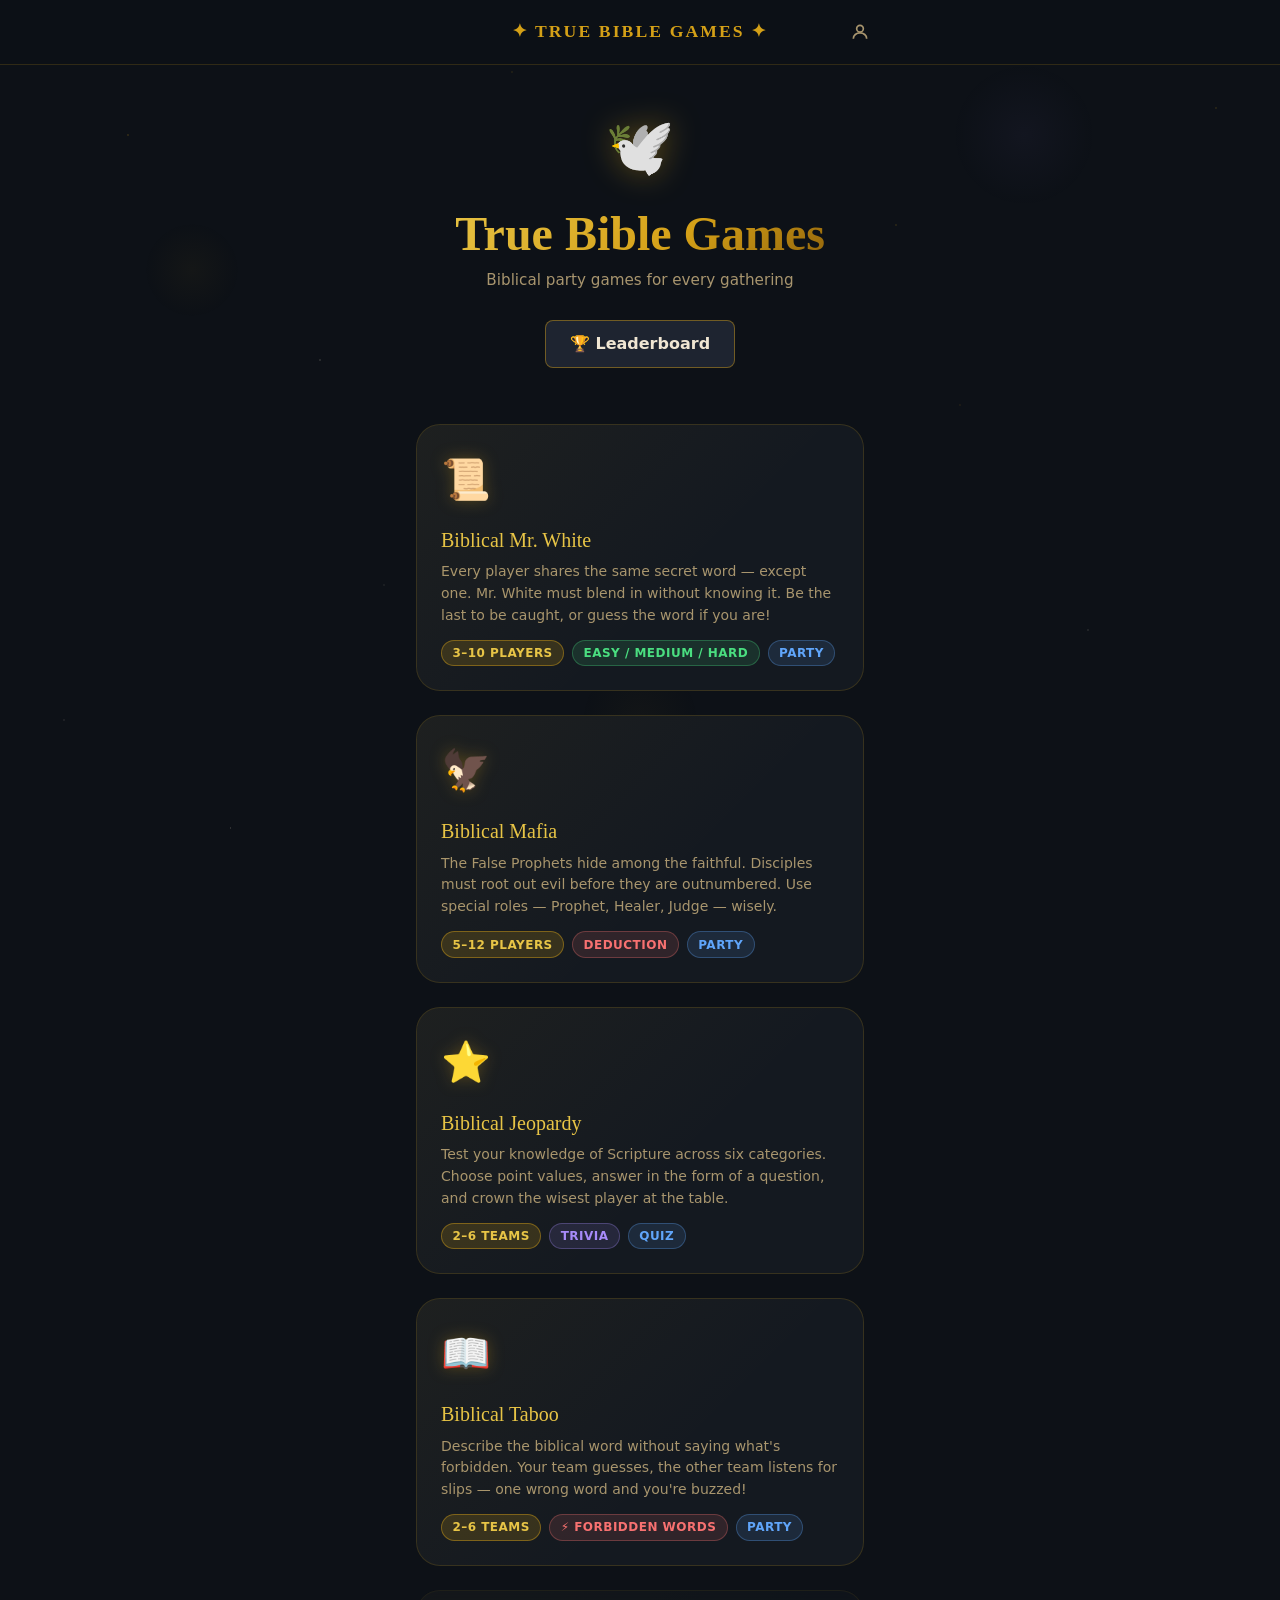
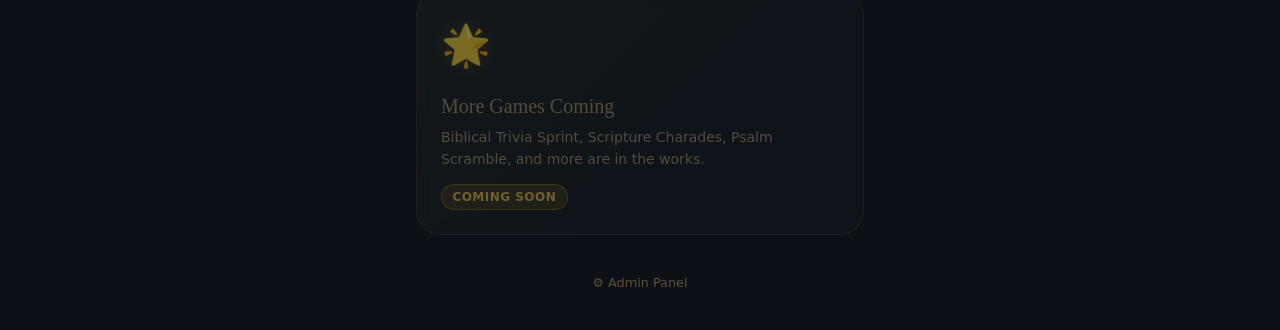
==== commit 80702524: "Add breathing room around Leaderboard button in hero" ====
--- a/index.html
+++ b/index.html
@@ -33,10 +33,10 @@
       <div class="hero stagger">
         <span class="hero-icon" aria-hidden="true">🕊️</span>
         <h1 class="hero-title">True Bible Games</h1>
-        <p class="hero-sub">Biblical party games for every gathering</p>
+        <p class="hero-sub" style="margin-bottom:1.75rem;">Biblical party games for every gathering</p>
         <button onclick="navigateTo('/scoreboard.html')"
-          class="btn btn-secondary mt-3"
-          style="margin:0 auto;display:inline-flex;gap:0.5rem;align-items:center;">
+          class="btn btn-secondary"
+          style="margin:0 auto 2rem;display:inline-flex;gap:0.5rem;align-items:center;">
           🏆 Leaderboard
         </button>
       </div>
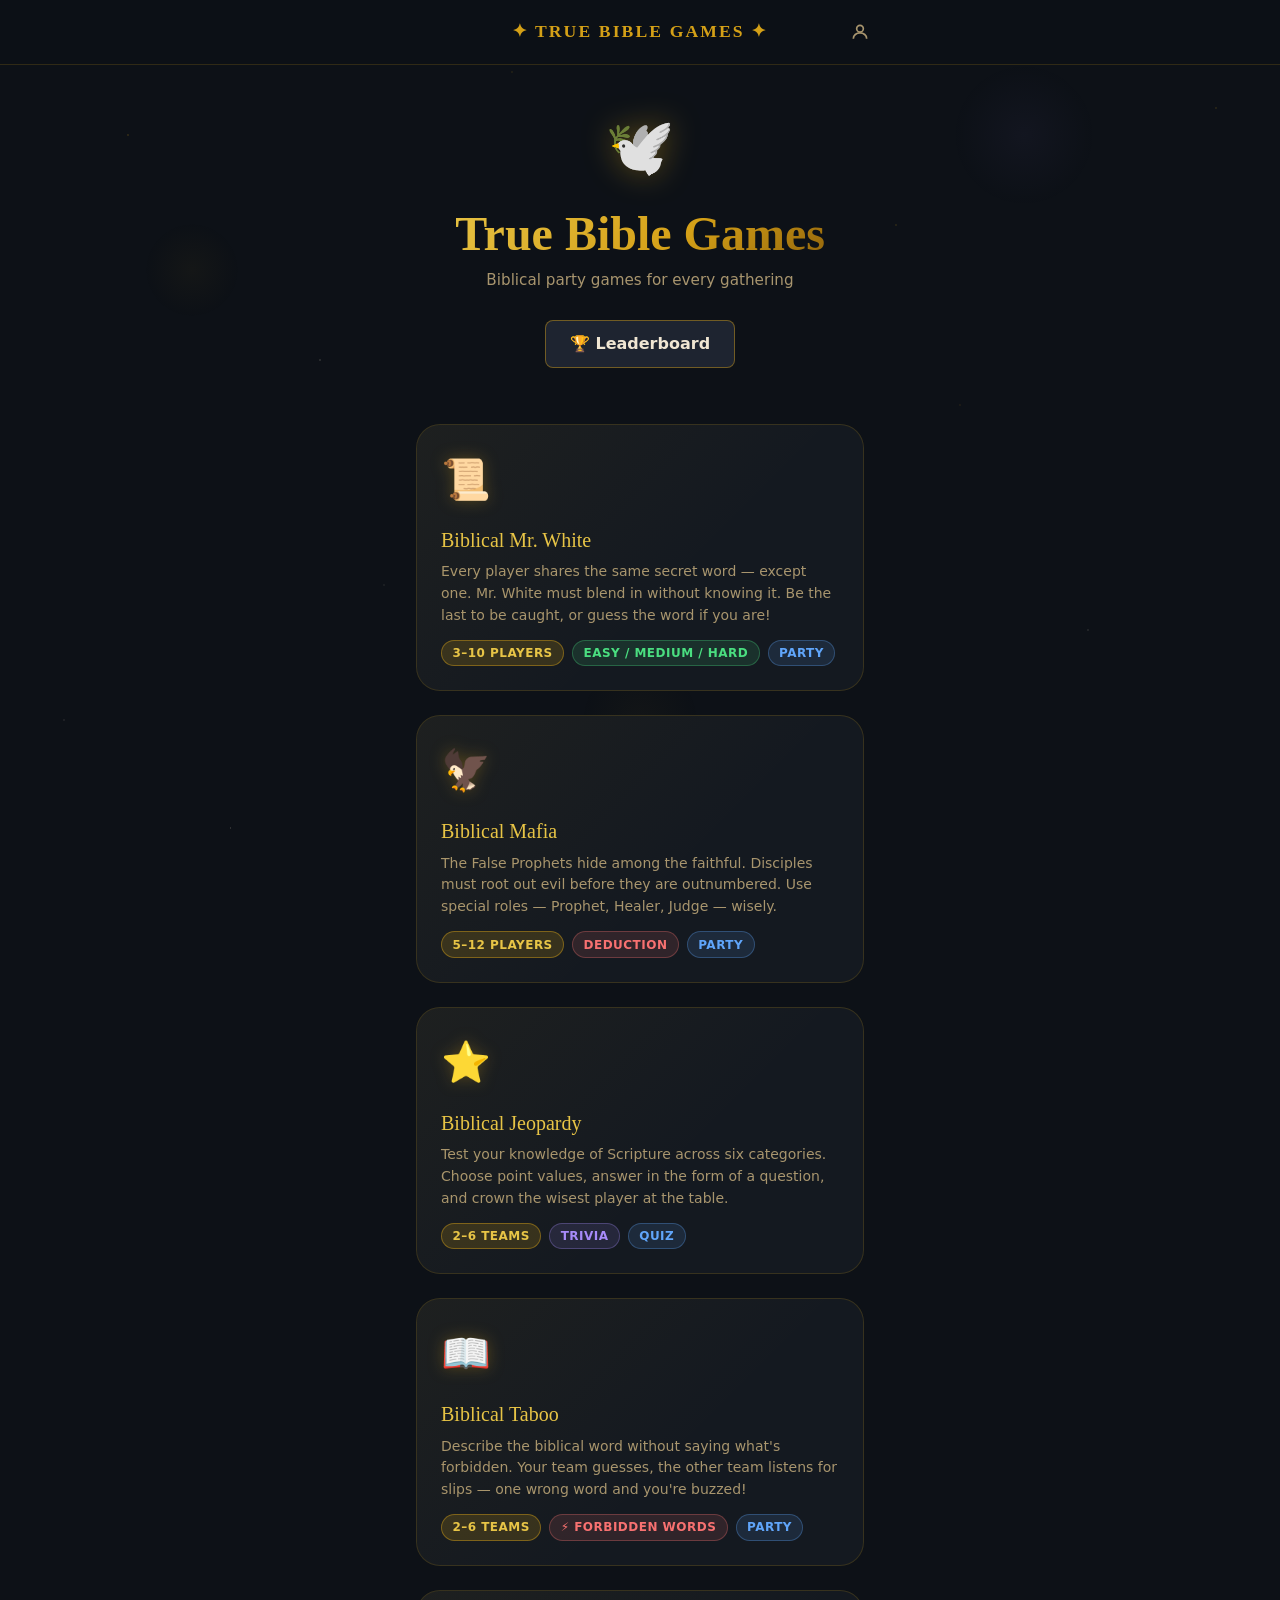
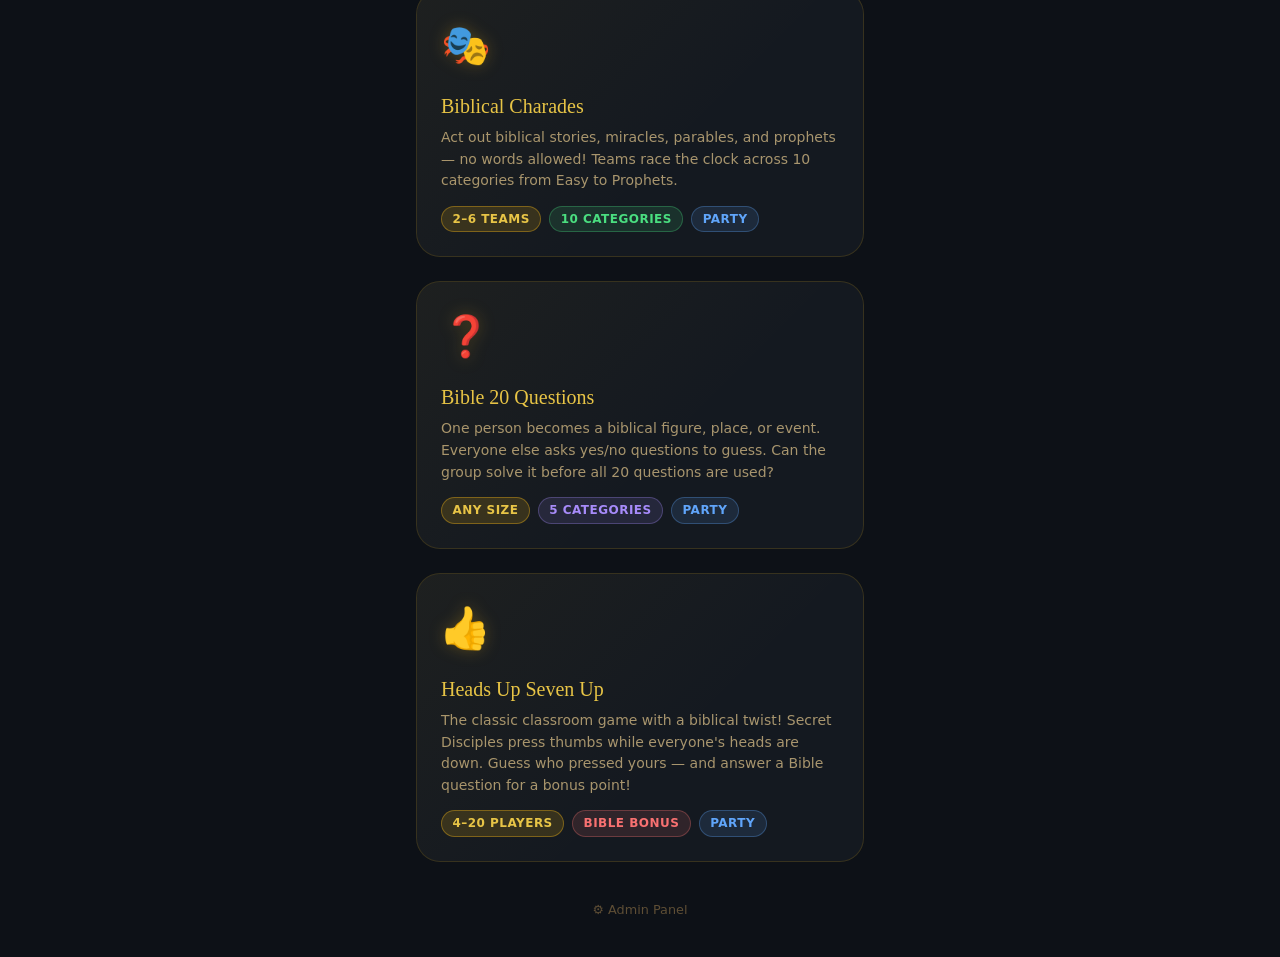
==== commit 1a521456: "feat: add Charades, 20 Questions, Seven Up + fix Mafia mechanics New games: - Biblical Charades (10 " ====
--- a/index.html
+++ b/index.html
@@ -2,7 +2,7 @@
 <html lang="en">
 <head>
   <meta charset="UTF-8"/>
-  <meta name="viewport" content="width=device-width, initial-scale=1, viewport-fit=cover"/>
+  <meta name="viewport" content="width=device-width, initial-scale=1, maximum-scale=1, user-scalable=no, viewport-fit=cover"/>
   <meta name="theme-color" content="#d4a017"/>
   <meta name="apple-mobile-web-app-capable" content="yes"/>
   <meta name="apple-mobile-web-app-status-bar-style" content="black-translucent"/>
@@ -100,15 +100,47 @@
           </div>
         </a>
 
-        <!-- Coming Soon Placeholder -->
-        <div class="game-card" style="opacity:0.45;pointer-events:none;cursor:default;">
-          <span class="game-card-icon">🌟</span>
-          <div class="game-card-title" style="color:var(--text2);">More Games Coming</div>
-          <p class="game-card-desc">Biblical Trivia Sprint, Scripture Charades, Psalm Scramble, and more are in the works.</p>
+        <!-- Charades -->
+        <a class="game-card" href="/games/charades.html">
+          <span class="game-card-icon">🎭</span>
+          <div class="game-card-title">Biblical Charades</div>
+          <p class="game-card-desc">
+            Act out biblical stories, miracles, parables, and prophets — no words allowed! Teams race the clock across 10 categories from Easy to Prophets.
+          </p>
           <div class="game-card-meta">
-            <span class="badge badge-gold">Coming Soon</span>
+            <span class="badge badge-gold">2–6 Teams</span>
+            <span class="badge badge-green">10 Categories</span>
+            <span class="badge badge-blue">Party</span>
           </div>
-        </div>
+        </a>
+
+        <!-- 20 Questions -->
+        <a class="game-card" href="/games/twenty-questions.html">
+          <span class="game-card-icon">❓</span>
+          <div class="game-card-title">Bible 20 Questions</div>
+          <p class="game-card-desc">
+            One person becomes a biblical figure, place, or event. Everyone else asks yes/no questions to guess. Can the group solve it before all 20 questions are used?
+          </p>
+          <div class="game-card-meta">
+            <span class="badge badge-gold">Any Size</span>
+            <span class="badge badge-purple">5 Categories</span>
+            <span class="badge badge-blue">Party</span>
+          </div>
+        </a>
+
+        <!-- Heads Up Seven Up -->
+        <a class="game-card" href="/games/seven-up.html">
+          <span class="game-card-icon">👍</span>
+          <div class="game-card-title">Heads Up Seven Up</div>
+          <p class="game-card-desc">
+            The classic classroom game with a biblical twist! Secret Disciples press thumbs while everyone's heads are down. Guess who pressed yours — and answer a Bible question for a bonus point!
+          </p>
+          <div class="game-card-meta">
+            <span class="badge badge-gold">4–20 Players</span>
+            <span class="badge badge-red">Bible Bonus</span>
+            <span class="badge badge-blue">Party</span>
+          </div>
+        </a>
 
       </div>
 
--- a/css/styles.css
+++ b/css/styles.css
@@ -444,6 +444,7 @@
   transform-style: preserve-3d;
   transition: transform 0.55s cubic-bezier(0.4,0,0.2,1);
   will-change: transform;
+  min-height: 280px;
 }
 .flip-card.flipped .flip-inner { transform: rotateY(180deg); }
 .flip-front, .flip-back {
@@ -671,24 +672,26 @@
   background: linear-gradient(145deg, var(--bg3), var(--bg2));
   border: 1px solid var(--border);
   border-radius: var(--r);
-  height: 200px;
+  min-height: 280px;
   display: flex;
   align-items: center;
   justify-content: center;
   flex-direction: column;
   gap: 0.75rem;
+  padding: 1.5rem;
 }
 .role-card-back {
   background: linear-gradient(145deg, var(--bg2), var(--bg3));
   border: 1px solid var(--border2);
   border-radius: var(--r);
-  height: 200px;
+  min-height: 280px;
+  height: 100%;
   display: flex;
   align-items: center;
   justify-content: center;
   flex-direction: column;
-  gap: 0.5rem;
-  padding: 1.25rem;
+  gap: 0.6rem;
+  padding: 1.5rem 1.75rem;
   text-align: center;
   box-shadow: var(--shadow-gold);
 }
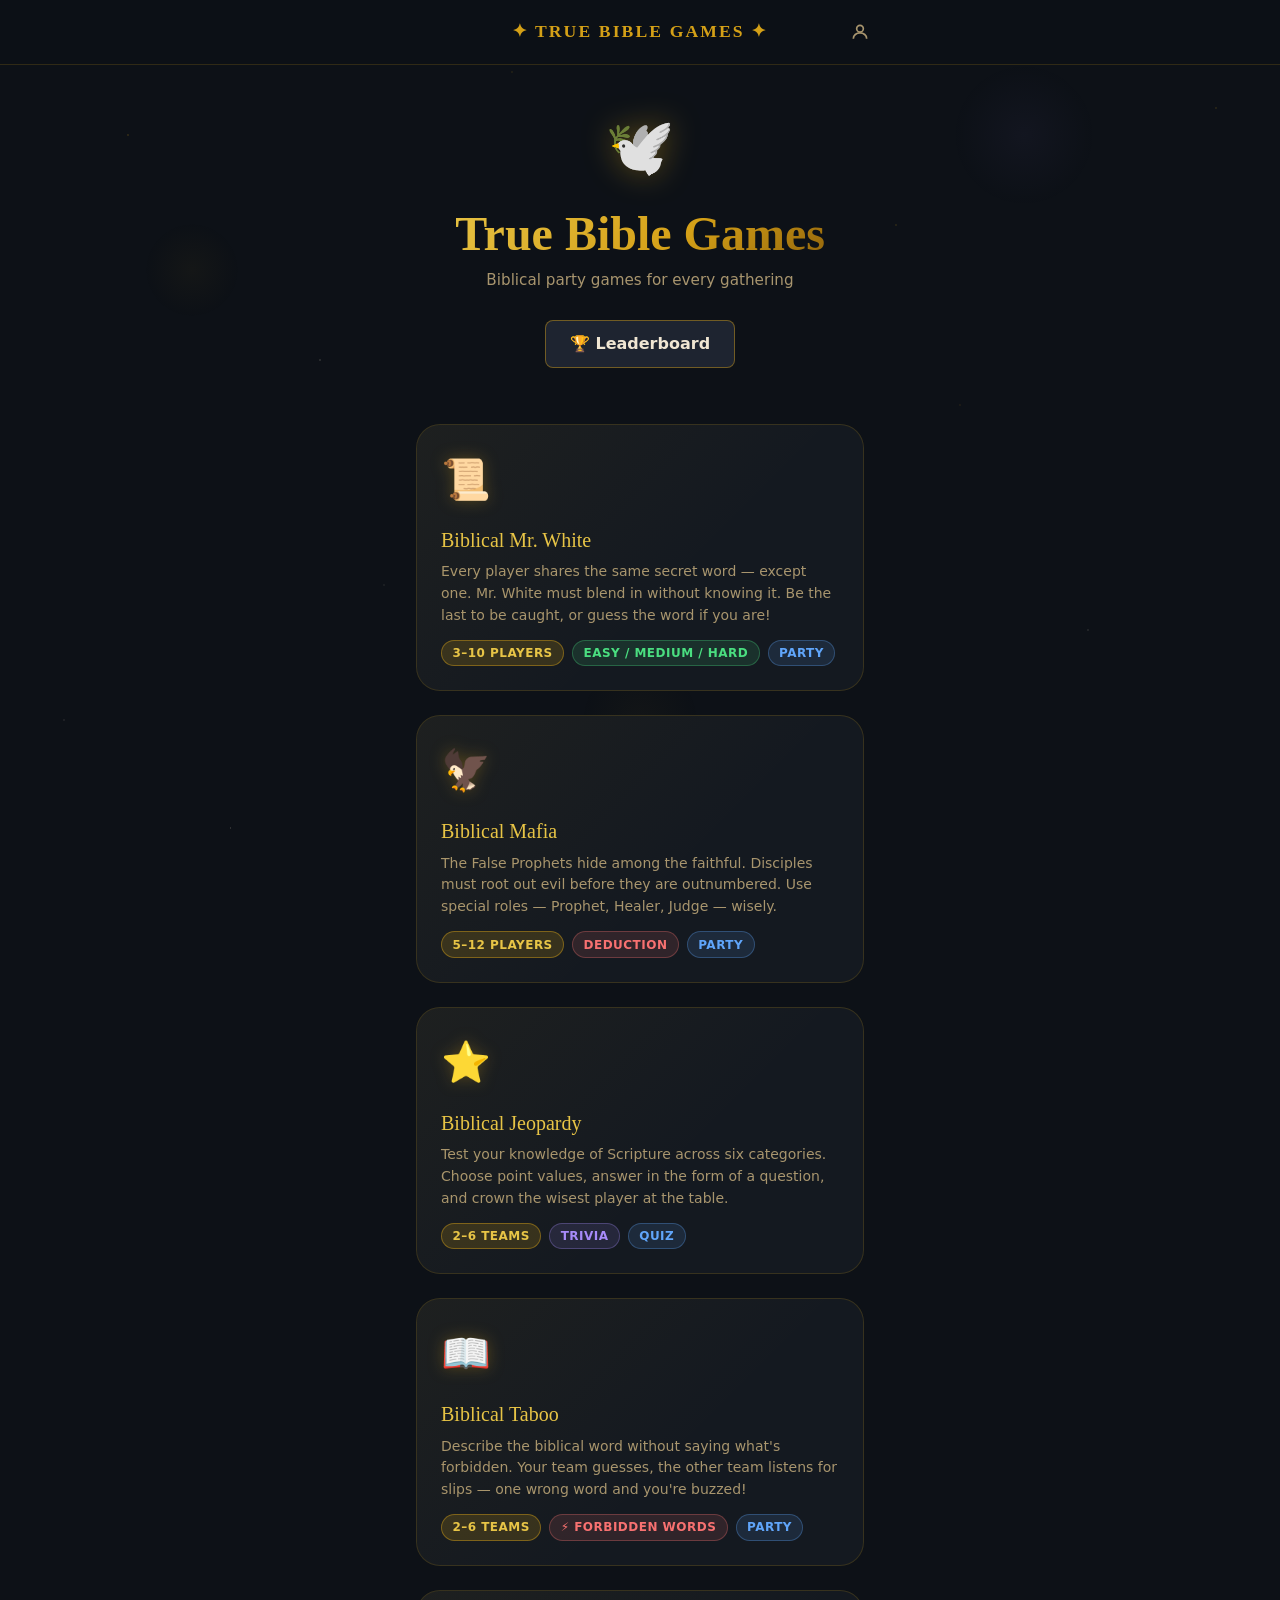
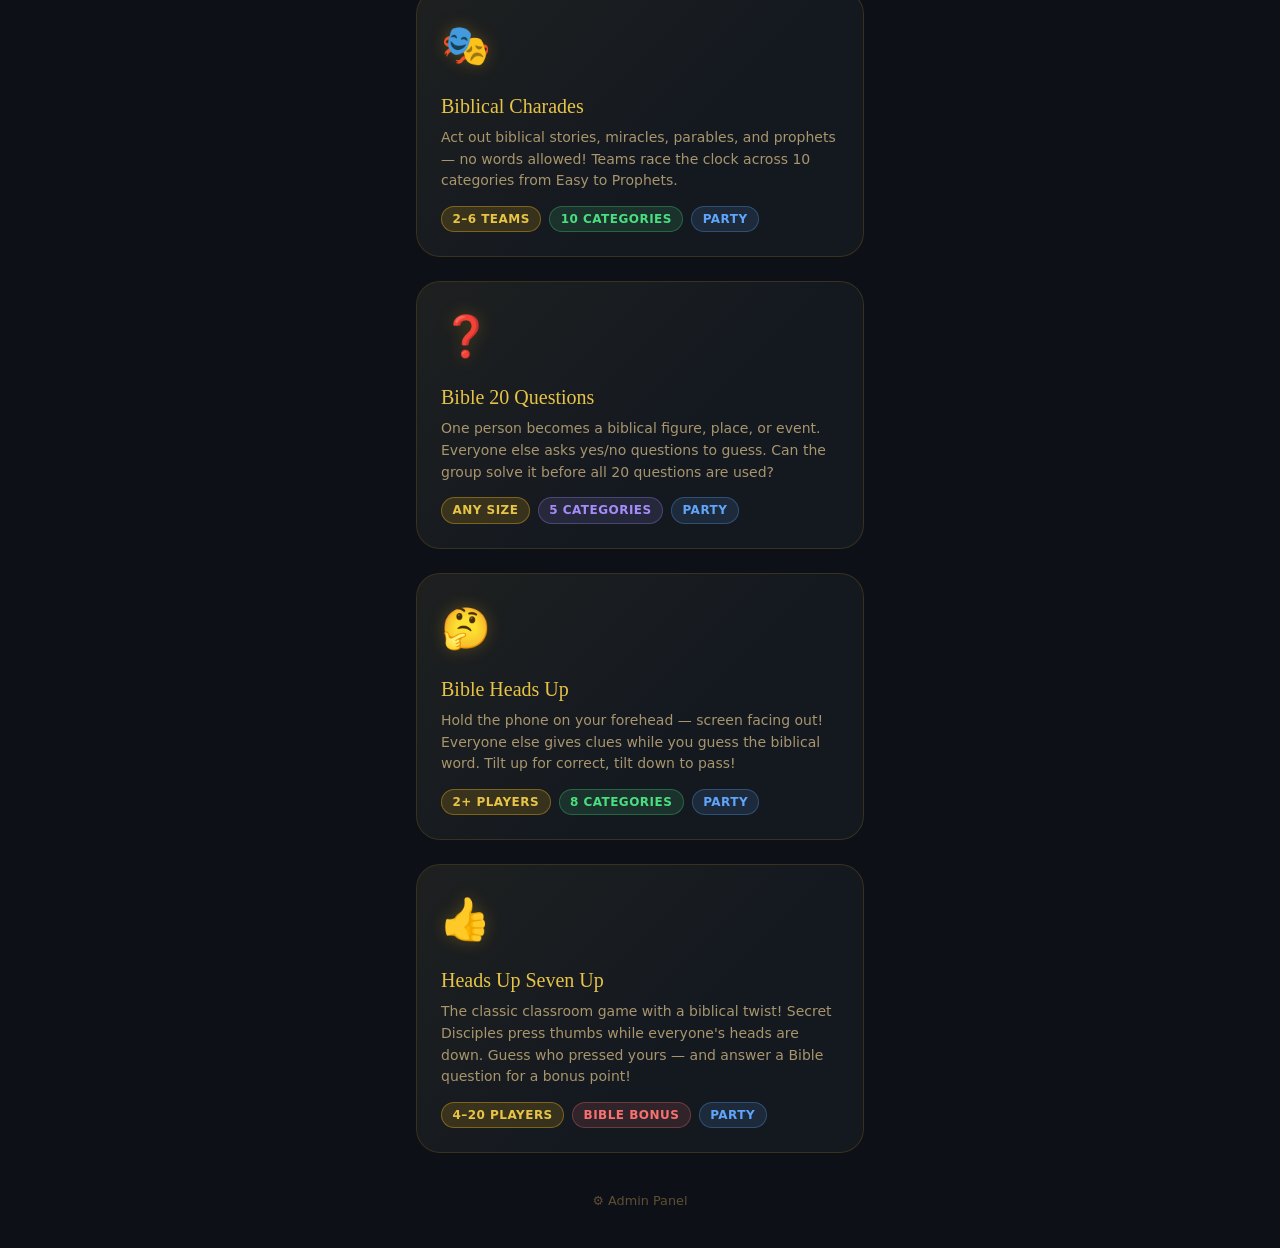
==== commit 08eea3bf: "Add Bible Heads Up game with tilt detection - New game: hold phone on forehead, tilt UP to mark corr" ====
--- a/index.html
+++ b/index.html
@@ -128,6 +128,20 @@
           </div>
         </a>
 
+        <!-- Bible Heads Up -->
+        <a class="game-card" href="/games/heads-up.html">
+          <span class="game-card-icon">🤔</span>
+          <div class="game-card-title">Bible Heads Up</div>
+          <p class="game-card-desc">
+            Hold the phone on your forehead — screen facing out! Everyone else gives clues while you guess the biblical word. Tilt up for correct, tilt down to pass!
+          </p>
+          <div class="game-card-meta">
+            <span class="badge badge-gold">2+ Players</span>
+            <span class="badge badge-green">8 Categories</span>
+            <span class="badge badge-blue">Party</span>
+          </div>
+        </a>
+
         <!-- Heads Up Seven Up -->
         <a class="game-card" href="/games/seven-up.html">
           <span class="game-card-icon">👍</span>
